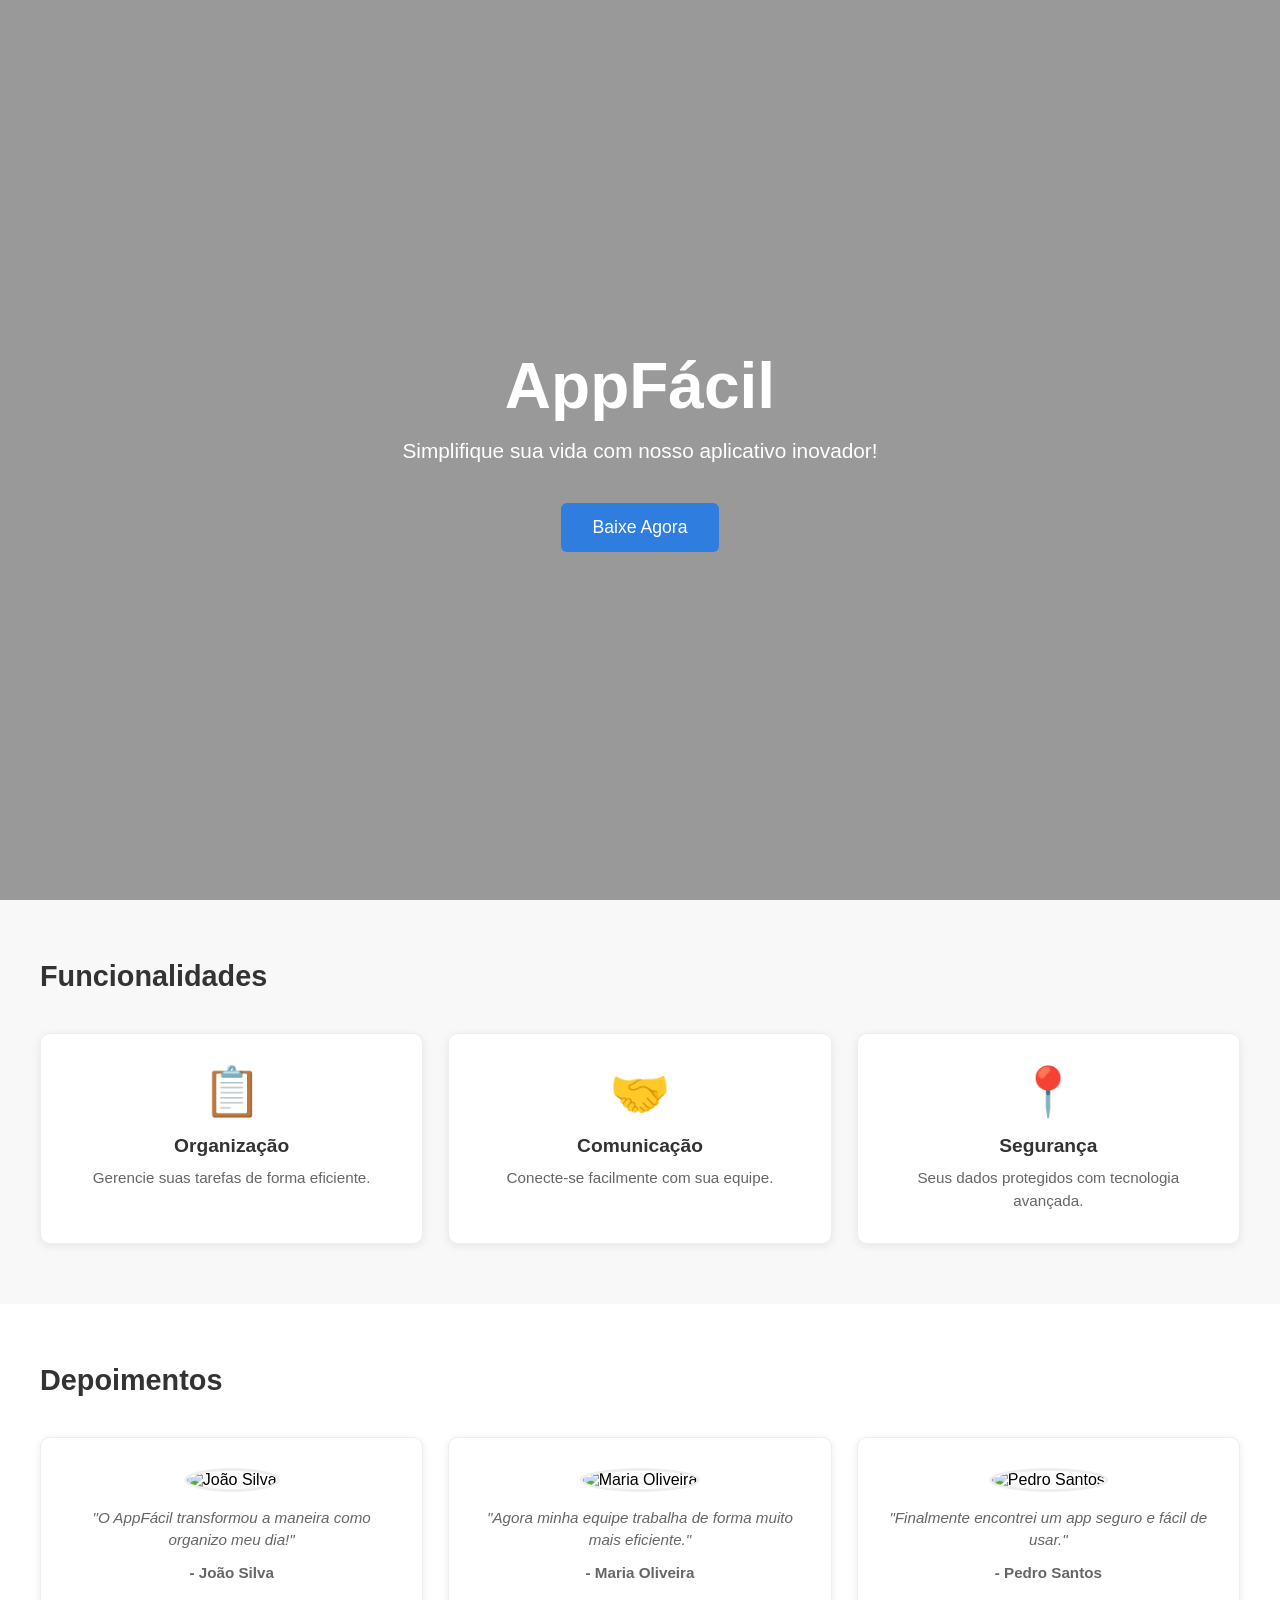
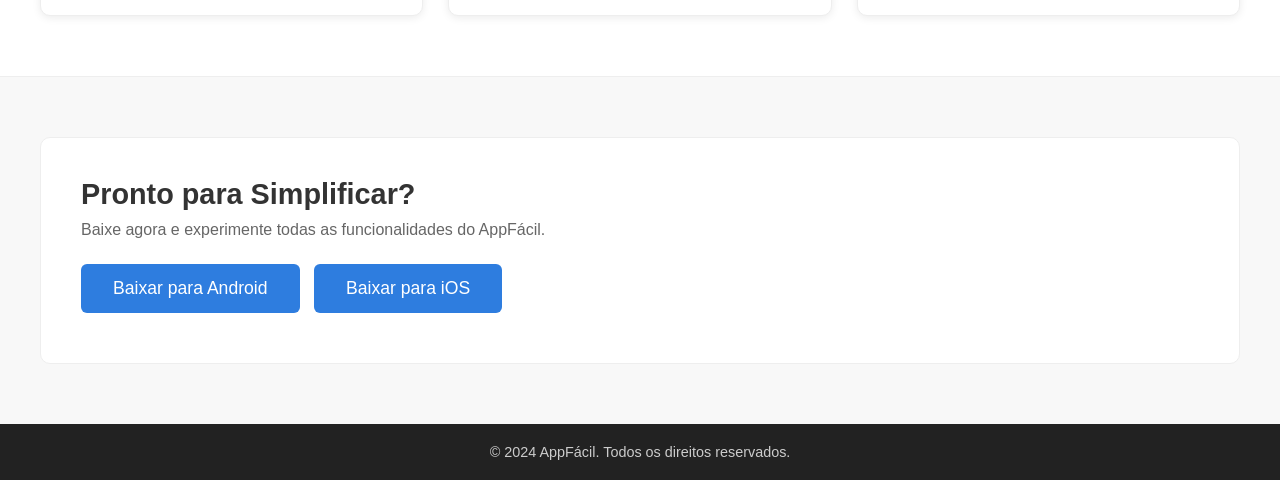
==== index.html @ e2277038 "Add files via upload" ====
<!DOCTYPE html>
<html lang="pt-BR">
<head>
    <meta charset="UTF-8">
    <meta name="viewport" content="width=device-width, initial-scale=1.0">
    <title>AppFácil - Simplifique sua vida</title>
    <!-- AQUI EU CONECTO O ESTILIZADOR NA PÁGINA -->
    <link rel="stylesheet" href="style.css">
</head>
<body>

    <!-- ÁREA PRINCIPAL COM PARALLAX -->
    <section class="hero">
        <div class="hero-conteudo">
            <h1>AppFácil</h1>
            <p>Simplifique sua vida com nosso aplicativo inovador!</p>
            <a href="#download" class="btn">Baixe Agora</a>
        </div>
    </section>

    <!-- FUNCIONALIDADES -->
    <section class="secao">
        <h2 class="titulo-secao">Funcionalidades</h2>
        <div class="grade">
            <div class="card">
                <div class="card-icone">📋</div>
                <h3>Organização</h3>
                <p>Gerencie suas tarefas de forma eficiente.</p>
            </div>
            <div class="card">
                <div class="card-icone">🤝</div>
                <h3>Comunicação</h3>
                <p>Conecte-se facilmente com sua equipe.</p>
            </div>
            <div class="card">
                <div class="card-icone">📍</div>
                <h3>Segurança</h3>
                <p>Seus dados protegidos com tecnologia avançada.</p>
            </div>
        </div>
    </section>

    <!-- DEPOIMENTOS -->
    <section class="secao fundo-branco">
        <h2 class="titulo-secao">Depoimentos</h2>
        <div class="grade">
            <div class="card">
                <img src=img/joao.webp alt="João Silva" class="depoimento-perfil">
                <p class="depoimento-texto">"O AppFácil transformou a maneira como organizo meu dia!"</p>
                <p class="depoimento-nome">- João Silva</p>
            </div>
            <div class="card">
                <img src="img/maria.webp" alt="Maria Oliveira" class="depoimento-perfil">
                <p class="depoimento-texto">"Agora minha equipe trabalha de forma muito mais eficiente."</p>
                <p class="depoimento-nome">- Maria Oliveira</p>
            </div>
            <div class="card">
                <img src="img/pedro.gif" alt="Pedro Santos" class="depoimento-perfil">
                <p class="depoimento-texto">"Finalmente encontrei um app seguro e fácil de usar."</p>
                <p class="depoimento-nome">- Pedro Santos</p>
            </div>
        </div>
    </section>

    <!-- CHAMADA FINAL -->
    <section class="chamada" id="download">
        <div class="chamada-conteudo">
            <h2>Pronto para Simplificar?</h2>
            <p>Baixe agora e experimente todas as funcionalidades do AppFácil.</p>
            <a href="#" class="btn btn-escuro">Baixar para Android</a>
            <a href="#" class="btn btn-escuro">Baixar para iOS</a>
        </div>
    </section>

    <!-- RODAPÉ -->
    <footer>
        © 2024 AppFácil. Todos os direitos reservados.
    </footer>

</body>
</html>
---- style.css ----
/* ========================================
   ESTILO GERAL DA PÁGINA
======================================== */
* {
    margin: 0;
    padding: 0;
    box-sizing: border-box;
    font-family: 'Segoe UI', Tahoma, Geneva, Verdana, sans-serif;
}

html, body {
    height: 100%;
}

/* ========================================
   ÁREA PRINCIPAL COM EFEITO PARALLAX
======================================== */
.hero {
    height: 100vh;
    /* Se quiser usar SUA imagem, troque o link abaixo: */
    background-image:url('img/fundo.jpeg');
    background-attachment: fixed; /* ✨ EFEITO PARALLAX */
    background-position: center;
    background-repeat: no-repeat;
    background-size: cover;

    display: flex;
    flex-direction: column;
    justify-content: center;
    align-items: center;
    text-align: center;
    color: white;
    position: relative;
}

/* Camada escura transparente sobre a imagem */
.hero::before {
    content: "";
    position: absolute;
    top: 0;
    left: 0;
    width: 100%;
    height: 100%;
    background-color: rgba(0, 0, 0, 0.4);
}

.hero-conteudo {
    z-index: 1; /* Coloca texto na frente da camada escura */
}

.hero h1 {
    font-size: 4rem;
    margin-bottom: 1rem;
    font-weight: 600;
}

.hero p {
    font-size: 1.3rem;
    margin-bottom: 2.5rem;
}

/* ========================================
   BOTÕES
======================================== */
.btn {
    padding: 14px 32px;
    background-color: #2E7DDF;
    color: white;
    border: none;
    border-radius: 6px;
    font-size: 1.1rem;
    font-weight: 500;
    cursor: pointer;
    transition: background-color 0.3s ease;
    text-decoration: none;
    display: inline-block;
}

.btn:hover {
    background-color: #1d64c4;
}

.btn-escuro {
    background-color: #2E7DDF;
    margin-right: 10px;
    margin-bottom: 10px;
}

.btn-escuro:hover {
    background-color: #1d64c4;
}

/* ========================================
   SEÇÕES E CARDS
======================================== */
.secao {
    padding: 60px 20px;
    background-color: #f8f8f8;
}

.fundo-branco {
    background-color: #ffffff;
}

.titulo-secao {
    font-size: 1.8rem;
    margin-bottom: 40px;
    color: #333;
    max-width: 1200px;
    margin-left: auto;
    margin-right: auto;
}

.grade {
    display: grid;
    grid-template-columns: repeat(auto-fit, minmax(280px, 1fr));
    gap: 25px;
    max-width: 1200px;
    margin: 0 auto;
}

.card {
    background-color: white;
    padding: 30px 25px;
    border-radius: 10px;
    box-shadow: 0 2px 8px rgba(0,0,0,0.08);
    border: 1px solid #eee;
    text-align: center;
    transition: transform 0.3s ease;
}

.card:hover {
    transform: translateY(-5px);
}

.card-icone {
    font-size: 3rem;
    margin-bottom: 15px;
}

.card h3 {
    font-size: 1.2rem;
    margin-bottom: 10px;
    color: #333;
}

.card p {
    color: #666;
    font-size: 0.95rem;
    line-height: 1.5;
}

/* ========================================
   DEPOIMENTOS - FOTOS DE PERFIL
======================================== */
.depoimento-perfil {
    width: 70px;
    height: 70px;
    border-radius: 50%;
    object-fit: cover;
    margin-bottom: 15px;
    border: 3px solid #eee;
}

.depoimento-texto {
    font-style: italic;
    color: #555;
    margin-bottom: 10px;
}

.depoimento-nome {
    font-weight: bold;
    color: #333;
    font-size: 0.9rem;
}

/* ========================================
   SEÇÃO FINAL
======================================== */
.chamada {
    background-color: #f8f8f8;
    padding: 60px 20px;
    border-top: 1px solid #eee;
}

.chamada-conteudo {
    max-width: 1200px;
    margin: 0 auto;
    background-color: white;
    padding: 40px;
    border-radius: 10px;
    border: 1px solid #eee;
}

.chamada h2 {
    font-size: 1.8rem;
    margin-bottom: 10px;
    color: #333;
}

.chamada p {
    color: #666;
    margin-bottom: 25px;
}

/* ========================================
   RODAPÉ
======================================== */
footer {
    background-color: #222;
    color: #ccc;
    text-align: center;
    padding: 20px;
    font-size: 0.9rem;
}

/* ========================================
   RESPONSIVIDADE (CELULAR)
======================================== */
@media (max-width: 768px) {
    .hero h1 {
        font-size: 2.5rem;
    }
}
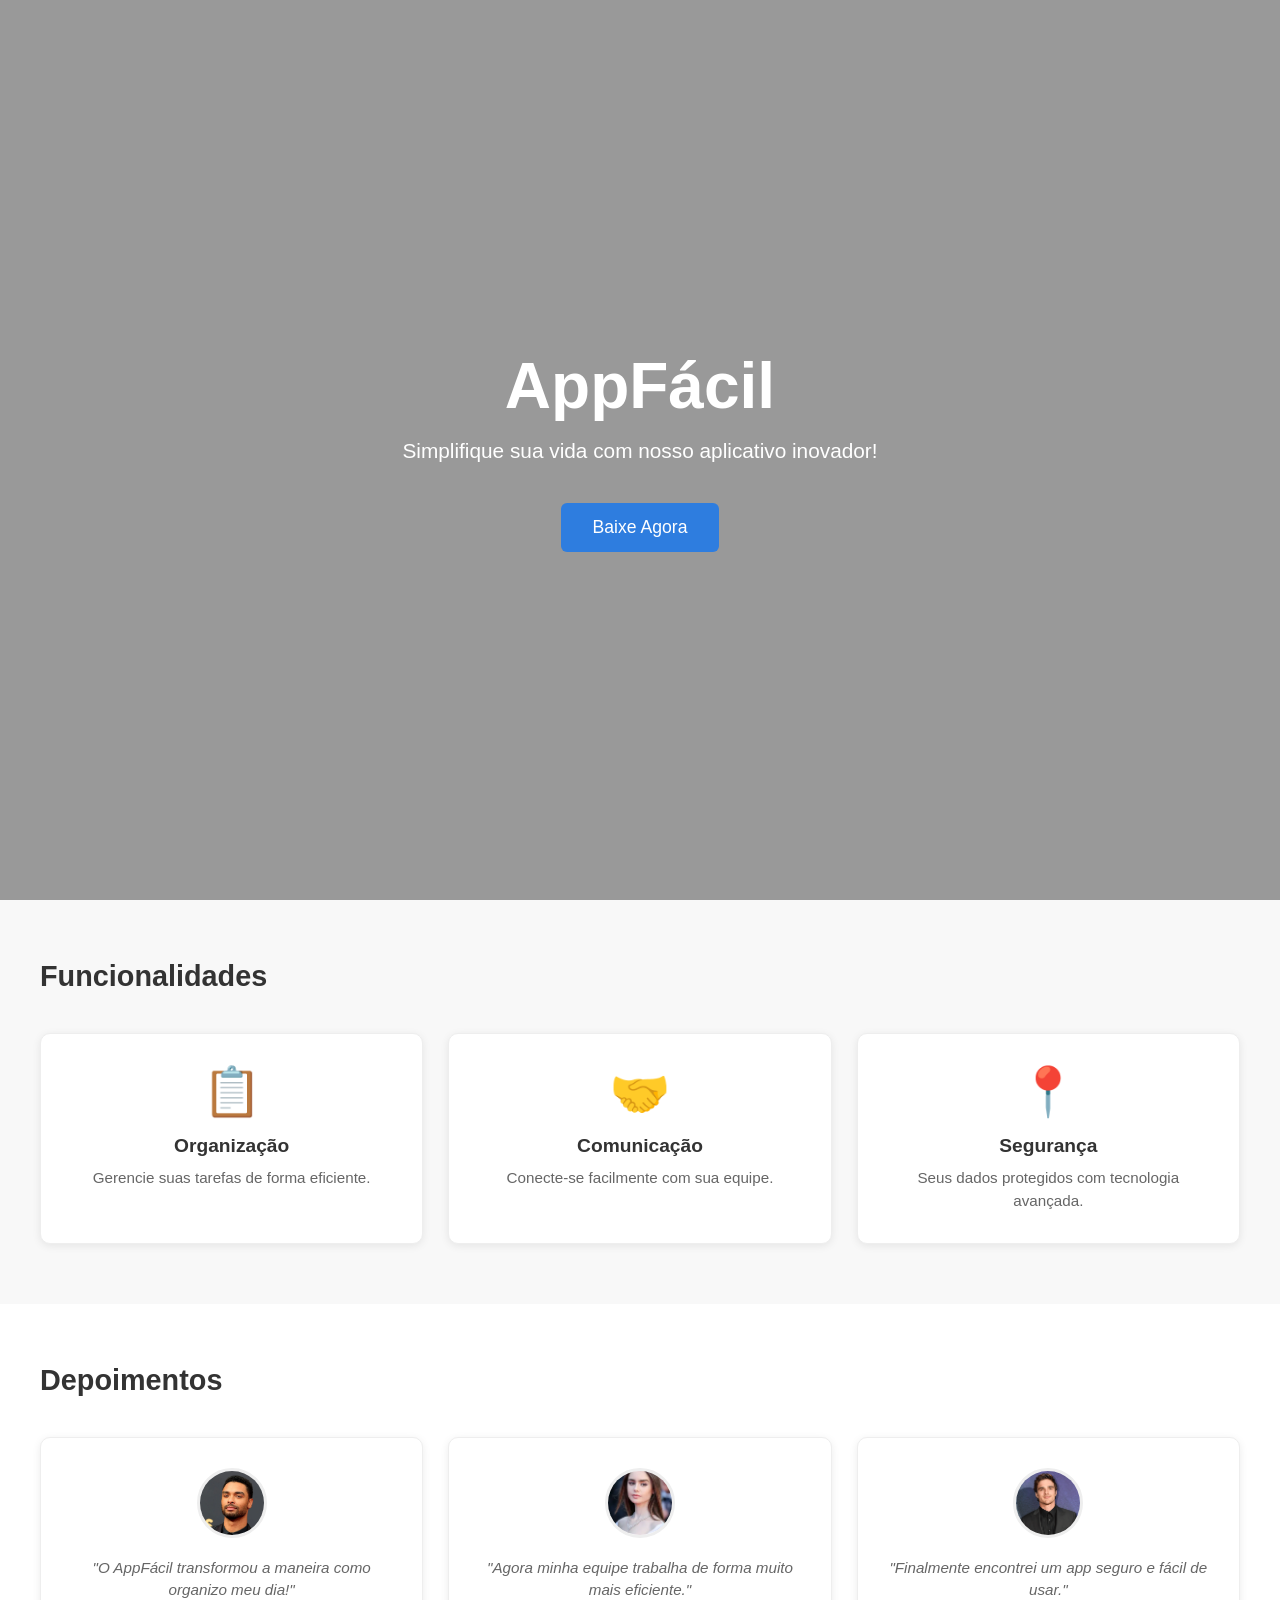
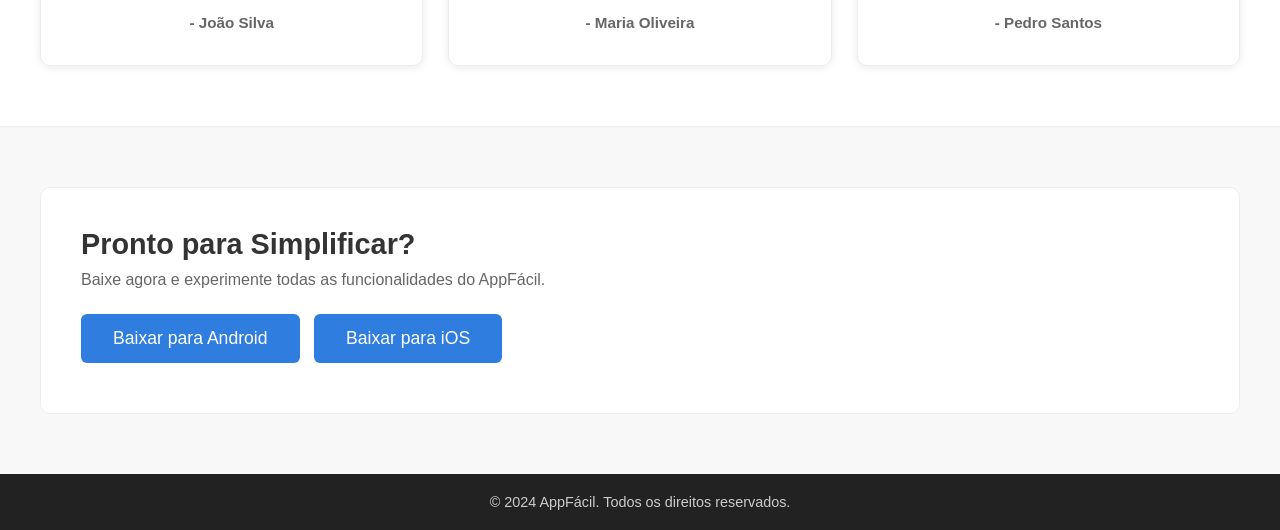
==== commit 80382e69: "Rename docs/index.html to index.html" ====
--- a/index.html
+++ b/index.html
@@ -4,12 +4,12 @@
     <meta charset="UTF-8">
     <meta name="viewport" content="width=device-width, initial-scale=1.0">
     <title>AppFácil - Simplifique sua vida</title>
-    <!-- AQUI EU CONECTO O ESTILIZADOR NA PÁGINA -->
+   
     <link rel="stylesheet" href="style.css">
 </head>
 <body>
 
-    <!-- ÁREA PRINCIPAL COM PARALLAX -->
+    
     <section class="hero">
         <div class="hero-conteudo">
             <h1>AppFácil</h1>
@@ -18,7 +18,7 @@
         </div>
     </section>
 
-    <!-- FUNCIONALIDADES -->
+   
     <section class="secao">
         <h2 class="titulo-secao">Funcionalidades</h2>
         <div class="grade">
@@ -40,29 +40,28 @@
         </div>
     </section>
 
-    <!-- DEPOIMENTOS -->
+ 
     <section class="secao fundo-branco">
         <h2 class="titulo-secao">Depoimentos</h2>
         <div class="grade">
             <div class="card">
-                <img src=img/joao.webp alt="João Silva" class="depoimento-perfil">
+                <img src=joao.webp alt="João Silva" class="depoimento-perfil">
                 <p class="depoimento-texto">"O AppFácil transformou a maneira como organizo meu dia!"</p>
                 <p class="depoimento-nome">- João Silva</p>
             </div>
             <div class="card">
-                <img src="img/maria.webp" alt="Maria Oliveira" class="depoimento-perfil">
+                <img src="maria.webp" alt="Maria Oliveira" class="depoimento-perfil">
                 <p class="depoimento-texto">"Agora minha equipe trabalha de forma muito mais eficiente."</p>
                 <p class="depoimento-nome">- Maria Oliveira</p>
             </div>
             <div class="card">
-                <img src="img/pedro.gif" alt="Pedro Santos" class="depoimento-perfil">
+                <img src="pedro.gif" alt="Pedro Santos" class="depoimento-perfil">
                 <p class="depoimento-texto">"Finalmente encontrei um app seguro e fácil de usar."</p>
                 <p class="depoimento-nome">- Pedro Santos</p>
             </div>
         </div>
     </section>
 
-    <!-- CHAMADA FINAL -->
     <section class="chamada" id="download">
         <div class="chamada-conteudo">
             <h2>Pronto para Simplificar?</h2>
@@ -72,10 +71,10 @@
         </div>
     </section>
 
-    <!-- RODAPÉ -->
+   
     <footer>
         © 2024 AppFácil. Todos os direitos reservados.
     </footer>
 
 </body>
-</html>+</html>
--- a/style.css
+++ b/style.css
@@ -1,6 +1,4 @@
-/* ========================================
-   ESTILO GERAL DA PÁGINA
-======================================== */
+
 * {
     margin: 0;
     padding: 0;
@@ -12,14 +10,12 @@
     height: 100%;
 }
 
-/* ========================================
-   ÁREA PRINCIPAL COM EFEITO PARALLAX
-======================================== */
+
 .hero {
     height: 100vh;
-    /* Se quiser usar SUA imagem, troque o link abaixo: */
+    
     background-image:url('img/fundo.jpeg');
-    background-attachment: fixed; /* ✨ EFEITO PARALLAX */
+    background-attachment: fixed; 
     background-position: center;
     background-repeat: no-repeat;
     background-size: cover;
@@ -33,7 +29,7 @@
     position: relative;
 }
 
-/* Camada escura transparente sobre a imagem */
+
 .hero::before {
     content: "";
     position: absolute;
@@ -45,7 +41,7 @@
 }
 
 .hero-conteudo {
-    z-index: 1; /* Coloca texto na frente da camada escura */
+    z-index: 1; 
 }
 
 .hero h1 {
@@ -59,9 +55,7 @@
     margin-bottom: 2.5rem;
 }
 
-/* ========================================
-   BOTÕES
-======================================== */
+
 .btn {
     padding: 14px 32px;
     background-color: #2E7DDF;
@@ -90,9 +84,7 @@
     background-color: #1d64c4;
 }
 
-/* ========================================
-   SEÇÕES E CARDS
-======================================== */
+
 .secao {
     padding: 60px 20px;
     background-color: #f8f8f8;
@@ -150,9 +142,7 @@
     line-height: 1.5;
 }
 
-/* ========================================
-   DEPOIMENTOS - FOTOS DE PERFIL
-======================================== */
+
 .depoimento-perfil {
     width: 70px;
     height: 70px;
@@ -174,9 +164,7 @@
     font-size: 0.9rem;
 }
 
-/* ========================================
-   SEÇÃO FINAL
-======================================== */
+
 .chamada {
     background-color: #f8f8f8;
     padding: 60px 20px;
@@ -203,9 +191,7 @@
     margin-bottom: 25px;
 }
 
-/* ========================================
-   RODAPÉ
-======================================== */
+
 footer {
     background-color: #222;
     color: #ccc;
@@ -214,11 +200,9 @@
     font-size: 0.9rem;
 }
 
-/* ========================================
-   RESPONSIVIDADE (CELULAR)
-======================================== */
+
 @media (max-width: 768px) {
     .hero h1 {
         font-size: 2.5rem;
     }
-}+}
